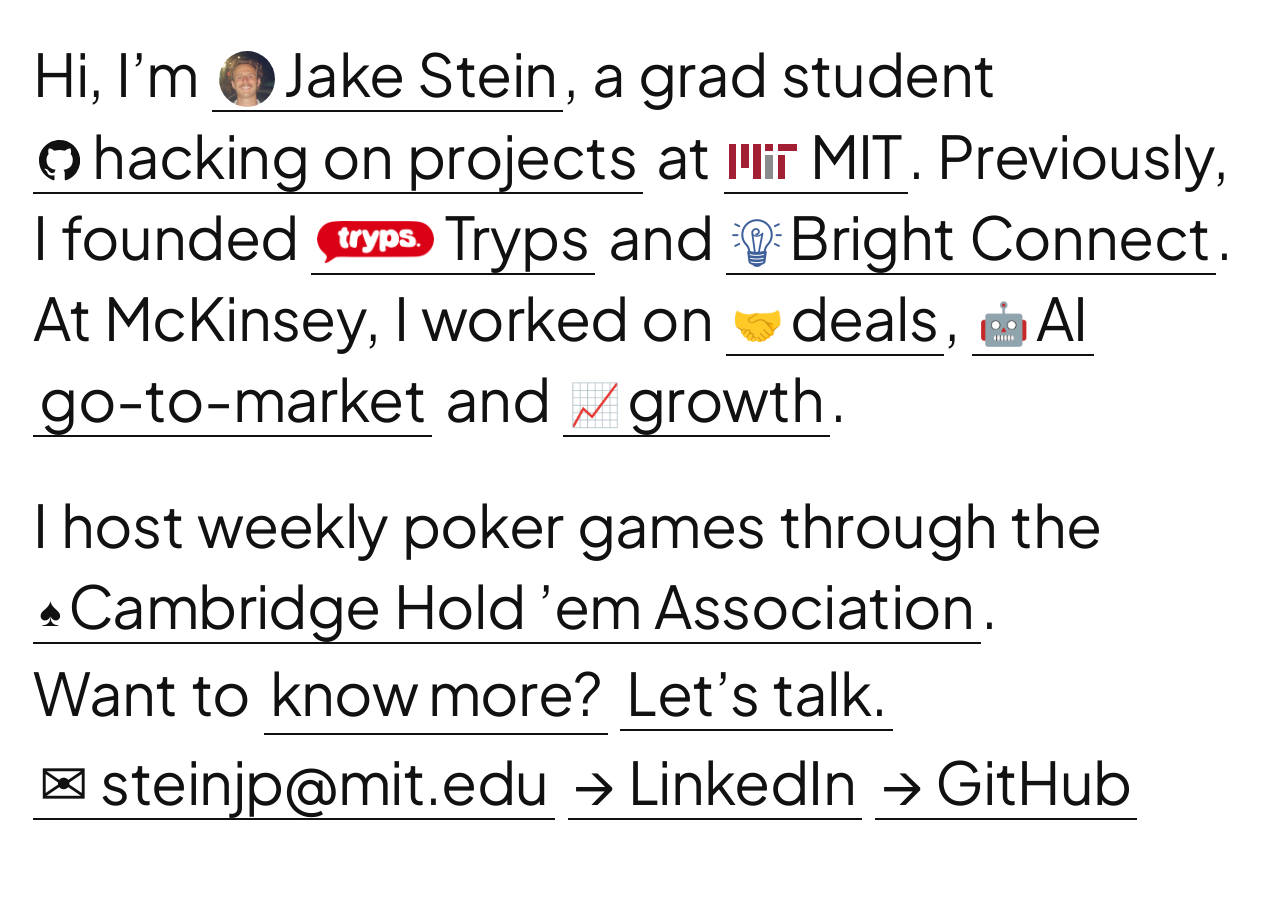
==== index.html @ f1cadfa3 "Update Deals, AI go-to-market and Growth pages from Jake's McKinsey history Co-Authored-By: Claude O" ====
<!DOCTYPE html>
<html lang="en">
<head>
  <meta charset="UTF-8">
  <meta name="viewport" content="width=device-width, initial-scale=1.0">
  <title>Jake Stein</title>
  <link rel="icon" href="data:image/svg+xml,%3Csvg xmlns='http://www.w3.org/2000/svg' viewBox='0 0 64 64'%3E%3Ccircle cx='32' cy='32' r='30' fill='%23c8f53c'/%3E%3Ctext x='32' y='42' font-family='Helvetica,Arial' font-size='28' text-anchor='middle' fill='%23111'%3EJS%3C/text%3E%3C/svg%3E">
  <meta name="description" content="Jake Stein: grad student hacking on projects at MIT, founder of Tryps and Bright Connect, formerly at McKinsey working on deals, AI go-to-market and growth.">
  <script>document.documentElement.classList.add('js');</script>
  <style>
    /* Embedded font: Plus Jakarta Sans (SIL Open Font License 1.1) */
    @font-face { font-family: "Jakarta"; src: url([data-uri]) format("truetype"); font-weight: 400; font-display: swap; }
    @font-face { font-family: "Jakarta"; src: url([data-uri]) format("truetype"); font-weight: 700; font-display: swap; }
  </style>
  <style>
    :root {
      --ink: #111111;
      --paper: #ffffff;
      --muted: #6b6b6b;
      --hair: #e4e4e4;
      --lime: #c8f53c;
      --pad: clamp(18px, 2.6vw, 40px);
      --big: clamp(30px, 4.6vw, 64px);
      --lead: clamp(22px, 2.4vw, 34px);
      --body: clamp(17px, 1.3vw, 20px);
      --mono: ui-monospace, "SF Mono", Menlo, Consolas, monospace;
    }
    * { box-sizing: border-box; }
    html, body { margin: 0; background: var(--paper); color: var(--ink); }
    html.locked { overflow: hidden; }
    body {
      font-family: "Jakarta", "Helvetica Neue", Helvetica, Arial, sans-serif;
      -webkit-font-smoothing: antialiased;
      text-rendering: optimizeLegibility;
    }
    img { display: block; max-width: 100%; }

    /* ---------- Front page: one sentence ---------- */
    .home {
      padding: var(--pad);
      max-width: 1440px;
      font-size: var(--big);
      line-height: 1.38;
      letter-spacing: -0.01em;
      word-spacing: 0.06em;
    }
    .home p { margin: 0; }
    .home p + p { margin-top: 0.1em; }
    .home .gap { margin-top: 0.75em; }

    /* Underlined link, Pill & Pillow style */
    .lnk {
      color: inherit;
      text-decoration: none;
      padding: 0 0.1em;
      border-bottom: 0.045em solid currentColor;
      -webkit-box-decoration-break: clone;
      box-decoration-break: clone;
      background-image: linear-gradient(transparent 42%, var(--lime) 42%, var(--lime) 84%, transparent 84%);
      background-repeat: no-repeat;
      background-size: 0% 100%;
      transition: background-size 0.5s ease, border-color 0.15s ease;
      cursor: pointer;
    }
    .lnk:hover { border-bottom-color: transparent; }
    .lnk:focus-visible { outline: 3px solid var(--ink); outline-offset: 3px; border-radius: 2px; }
    .lnk.seen { background-size: 100% 100%; }
    button.lnk {
      font: inherit; letter-spacing: inherit; color: inherit;
      background-color: transparent; border-top: 0; border-left: 0; border-right: 0;
      margin: 0;
    }

    .nw { white-space: nowrap; }
    .ico-e { font-size: 0.7em; vertical-align: 0.08em; margin-right: 0.18em; }
    .ico-img { display: inline-block; height: 0.72em; width: auto; vertical-align: -0.06em; margin-right: 0.18em; }

    /* Headshot chip before the name (placeholder until a photo is added) */
    .chip {
      display: inline-grid; place-items: center; overflow: hidden;
      width: 0.95em; height: 0.95em; border-radius: 50%;
      vertical-align: -0.16em; margin: 0 0.14em 0 0.02em;
      border: 0.035em dashed #b5b5b5;
      background: repeating-linear-gradient(45deg, #ededed 0 6px, #f8f8f8 6px 12px);
    }
    .chip > span { font: 700 0.26em/1 var(--mono); color: #9a9a9a; letter-spacing: 0; }
    .chip.has-photo { border: 0; background: none; }
    .chip img { width: 100%; height: 100%; object-fit: cover; }

    #more-text[hidden] { display: none; }

    /* ---------- Intro ---------- */
    #intro { display: none; }
    .js #intro {
      position: fixed; inset: 0; z-index: 50;
      display: flex; align-items: center;
      padding: var(--pad);
      background: var(--paper);
      font-size: clamp(96px, 22vw, 340px);
      letter-spacing: -0.045em; line-height: 1;
      transition: opacity 0.35s ease;
      cursor: pointer;
    }
    #intro.gone { opacity: 0; pointer-events: none; }

    /* ---------- Link pages (full-screen panels) ---------- */
    .panel {
      position: fixed; inset: 0; z-index: 20;
      overflow-y: auto; -webkit-overflow-scrolling: touch;
      background: var(--paper);
      padding: 0 var(--pad) calc(var(--pad) * 3);
      visibility: hidden; opacity: 0; transform: translateY(14px);
      transition: opacity 0.22s ease, transform 0.22s ease, visibility 0s linear 0.22s;
    }
    .panel.open, html:not(.js) .panel:target {
      visibility: visible; opacity: 1; transform: none;
      transition: opacity 0.22s ease, transform 0.22s ease, visibility 0s;
    }
    .bar {
      position: sticky; top: 0; z-index: 2;
      padding: var(--pad) 0 12px;
      background: linear-gradient(var(--paper) 78%, rgba(255, 255, 255, 0));
    }
    .back { font-size: clamp(18px, 1.6vw, 22px); }
    .inner { max-width: 1080px; }
    .kicker {
      margin: 0.6em 0 0;
      font: 500 13px/1.4 var(--mono);
      letter-spacing: 0.08em; text-transform: uppercase; color: var(--muted);
    }
    .panel h2 {
      margin: 0.18em 0 0.35em;
      font-size: var(--big); font-weight: 400;
      letter-spacing: -0.025em; line-height: 1.08;
      outline: none;
    }
    .panel h2 .ico-img { height: 0.62em; vertical-align: 0.02em; margin-right: 0.22em; }
    .panel h3 {
      margin: 2.2em 0 0.3em;
      font-size: clamp(24px, 2.4vw, 34px); font-weight: 400; letter-spacing: -0.02em;
    }
    .lead { margin: 0 0 1em; max-width: 30em; font-size: var(--lead); line-height: 1.34; letter-spacing: -0.01em; }
    .body { max-width: 40em; font-size: var(--body); line-height: 1.62; }
    .body p { margin: 0 0 1em; }
    .body ul { margin: 0 0 1em; padding-left: 1.1em; }
    .body li { margin: 0 0 0.45em; }
    .out { font-size: var(--body); }
    .outs { display: flex; flex-wrap: wrap; gap: 10px 28px; margin: 0.6em 0 1.4em; }

    .facts { display: flex; flex-wrap: wrap; gap: 14px 44px; margin: 0.4em 0 1.6em; }
    .fact b {
      display: block;
      font: 500 clamp(32px, 3.6vw, 50px)/1.05 var(--mono);
      letter-spacing: -0.03em;
    }
    .fact span { font-size: 15px; color: var(--muted); }

    .shots { display: grid; grid-template-columns: repeat(3, minmax(0, 1fr)); gap: clamp(10px, 1.6vw, 20px); max-width: 780px; margin: 1.6em 0 0; }
    .shots img { width: 100%; border-radius: clamp(14px, 2vw, 26px); border: 1px solid var(--hair); box-shadow: 0 12px 32px rgba(0, 0, 0, 0.08); }
    .imsg { display: grid; grid-template-columns: repeat(4, minmax(0, 1fr)); gap: clamp(10px, 1.4vw, 18px); max-width: 1040px; align-items: start; }
    .imsg figure { margin: 0; }
    .imsg img { width: 100%; border-radius: clamp(12px, 1.6vw, 22px); border: 1px solid var(--hair); box-shadow: 0 12px 32px rgba(0, 0, 0, 0.1); }
    .imsg img.frameless { border: 0; border-radius: 0; box-shadow: none; }
    .imsg figcaption { margin-top: 10px; font: 500 12px/1.3 var(--mono); letter-spacing: 0.06em; text-transform: uppercase; color: var(--muted); }
    .app-shots { display: grid; grid-template-columns: repeat(4, minmax(0, 1fr)); gap: clamp(10px, 1.6vw, 22px); max-width: 1040px; margin: 0.6em 0 0; }
    .app-shots figure { margin: 0; }
    .app-shots img { width: 100%; }
    .app-shots figcaption { margin-top: 10px; font: 500 12px/1.3 var(--mono); letter-spacing: 0.06em; text-transform: uppercase; color: var(--muted); }
    .sloan { margin: 2em 0 0; }
    .sloan img { width: min(340px, 70vw); height: auto; }
    .wide { max-width: 960px; margin: 1.2em 0 0; }
    .wide img { width: 100%; border: 1px solid var(--hair); border-radius: 12px; box-shadow: 0 12px 32px rgba(0, 0, 0, 0.07); }
    .tag { font: 500 13px/1.4 var(--mono); letter-spacing: 0.06em; text-transform: uppercase; color: var(--muted); margin: 0 0 0.6em; }

    /* Photo slots: placeholder until a photo is added */
    .photo {
      margin: 1.8em 0 0; max-width: 520px; aspect-ratio: 4 / 3;
      display: grid; place-items: center; overflow: hidden;
      border: 2px dashed #c9c9c9; border-radius: 14px;
      background: repeating-linear-gradient(45deg, #f2f2f2 0 12px, #fafafa 12px 24px);
      font: 500 13px/1.4 var(--mono); letter-spacing: 0.06em; text-transform: uppercase; color: #8d8d8d; text-align: center;
    }
    .photo.has-photo { border: 0; background: none; }
    .photo img { width: 100%; height: 100%; object-fit: cover; }

    .ico-svg { display: inline-block; vertical-align: -0.02em; margin-right: 0.2em; }
    .ico-svg.gh { width: 0.7em; height: 0.7em; fill: currentColor; vertical-align: -0.04em; }
    .ico-svg.mit { width: 1.16em; height: 0.6em; }
    .ico-img.bc { height: 0.82em; vertical-align: -0.12em; margin-right: 0.12em; }
    .panel h2 .ico-svg.mit { height: 0.62em; width: 1.2em; }
    .panel h2 .ico-img.bc { height: 0.8em; vertical-align: -0.1em; }
    .outs .ico-svg.gh { width: 0.95em; height: 0.95em; vertical-align: -0.12em; margin-right: 0.35em; }

    .cards { display: grid; grid-template-columns: repeat(3, minmax(0, 1fr)); gap: 22px; max-width: 1040px; margin: 0.6em 0 0; }
    .card { border-top: 2px solid var(--ink); padding-top: 12px; }
    .card .tag { margin: 0 0 0.5em; }
    .card h4 { margin: 0 0 0.4em; font-size: clamp(19px, 1.7vw, 24px); font-weight: 400; letter-spacing: -0.01em; line-height: 1.2; }
    .card p { margin: 0; font-size: 16px; line-height: 1.5; color: #3a3a3a; }

    /* Deal value chain diagram (from Jake's sketch) */
    .dv { margin: 2.2em 0 1.4em; max-width: 1080px; }
    .dv-brackets { display: grid; grid-template-columns: 1fr 2fr; gap: 0 28px; margin: 0 0 26px; }
    .br { position: relative; border-top: 2px solid var(--ink); padding-top: 12px; font: 500 12px/1.3 var(--mono); letter-spacing: 0.08em; text-transform: uppercase; }
    .br::before, .br::after { content: ""; position: absolute; top: 0; width: 2px; height: 10px; background: var(--ink); }
    .br::before { left: 0; }
    .br::after { right: 0; }
    .br span { background: var(--lime); padding: 3px 7px; }
    .dv-track { position: relative; display: grid; grid-template-columns: repeat(3, minmax(0, 1fr)); gap: 0 28px; }
    .dv-track::before { content: ""; position: absolute; left: 44px; right: 16px; top: 43px; height: 2px; background: var(--ink); }
    .dv-track::after { content: ""; position: absolute; right: 0; top: 36px; border-left: 16px solid var(--ink); border-top: 8px solid transparent; border-bottom: 8px solid transparent; }
    .node { position: relative; width: 88px; height: 88px; border-radius: 50%; border: 2px solid var(--ink); background: var(--paper); display: grid; place-items: center; box-shadow: 6px 6px 0 var(--lime); }
    .node svg { width: 44px; height: 44px; fill: none; stroke: var(--ink); stroke-width: 2; stroke-linecap: round; stroke-linejoin: round; }
    .dv-copy { padding-top: 18px; }
    .phase { display: none; }
    .dv .num { font: 500 clamp(64px, 7.5vw, 112px)/1 var(--mono); letter-spacing: -0.05em; }
    .dv .unit { font-size: 15px; color: var(--muted); margin-top: 2px; }
    .dv .stage-name { font-size: clamp(18px, 1.6vw, 23px); line-height: 1.25; margin-top: 14px; }
    .dv .dv-copy > p:last-child { margin: 0.6em 0 0; max-width: 22em; font-size: 16px; line-height: 1.5; color: #3a3a3a; }

    /* ---------- iMessage concept mockups (sized in em; 1em = 16pt on a 390pt-wide iPhone) ---------- */
    .phones { display: grid; grid-template-columns: repeat(3, minmax(0, 1fr)); gap: clamp(14px, 2vw, 28px); max-width: 1040px; margin: 0.8em 0 0; }
    .ph-fig { margin: 0; container-type: inline-size; }
    .iphone {
      font-size: 4.1026cqw;
      position: relative; width: 100%; aspect-ratio: 390 / 844;
      padding: 0.55em; border-radius: 3.5em; background: #0b0b0c;
      box-shadow: 0 0 0 0.09em #3a3a3c, 0 1.6em 3.2em rgba(0, 0, 0, 0.16);
      font-family: -apple-system, BlinkMacSystemFont, "SF Pro Text", "Helvetica Neue", Helvetica, Arial, sans-serif;
      letter-spacing: -0.01em; color: #000; -webkit-font-smoothing: antialiased;
    }
    .scr { position: relative; height: 100%; overflow: hidden; border-radius: 2.95em; background: #fff; display: flex; flex-direction: column; }
    .island { position: absolute; top: 0.7em; left: 50%; width: 7.4em; height: 2.15em; margin-left: -3.7em; border-radius: 1.1em; background: #000; z-index: 3; }
    .sb { height: 3.35em; flex: none; display: flex; align-items: center; justify-content: space-between; padding: 0.35em 1.9em 0 2.2em; font-size: 1em; font-weight: 600; }
    .sb .t { font-size: 1.0625em; letter-spacing: -0.02em; }
    .sb .ic { display: flex; gap: 0.3em; align-items: center; }
    .sb svg { height: 0.78em; width: auto; }
    .nav { flex: none; position: relative; height: 5.9em; }
    .glass { background: rgba(246, 246, 248, 0.92); box-shadow: 0 0 0 0.04em rgba(0, 0, 0, 0.06), 0 0.2em 0.8em rgba(0, 0, 0, 0.06); }
    .nav .back { position: absolute; left: 0.9em; top: 0.35em; height: 2.6em; padding: 0 0.7em 0 0.55em; border-radius: 1.3em; display: flex; align-items: center; gap: 0.3em; }
    .nav .back svg { width: 0.7em; height: 1.1em; }
    .nav .badge { min-width: 1.6em; height: 1.35em; padding: 0 0.35em; border-radius: 0.7em; background: #e3e3e8; font-size: 0.8125em; font-weight: 600; display: grid; place-items: center; }
    .nav .vid { position: absolute; right: 0.9em; top: 0.35em; width: 2.6em; height: 2.6em; border-radius: 50%; display: grid; place-items: center; }
    .nav .vid svg { width: 1.35em; height: 1em; }
    .nav .grp { position: absolute; left: 50%; top: 0; transform: translateX(-50%); display: flex; flex-direction: column; align-items: center; }
    .nav .cluster { position: relative; width: 3.3em; height: 3.1em; }
    .nav .cluster .av { position: absolute; }
    .nav .cluster .a1 { width: 1.75em; height: 1.75em; left: 0.1em; top: 0.95em; font-size: 1em; }
    .nav .cluster .a2 { width: 1.35em; height: 1.35em; right: 0.15em; top: 0.25em; }
    .nav .cluster .a3 { width: 1.15em; height: 1.15em; right: 0.25em; bottom: 0; }
    .nav .name { margin-top: -0.35em; padding: 0.28em 0.7em; border-radius: 1em; font-size: 0.8125em; font-weight: 600; white-space: nowrap; display: flex; align-items: center; gap: 0.25em; }
    .nav .name i { font-style: normal; color: #9a9aa0; font-weight: 500; }
    .av { border-radius: 50%; display: grid; place-items: center; color: #fff; font-weight: 600; background: linear-gradient(#a9b3d1, #7d8bbf); overflow: hidden; }
    .av.tr { background: #d9071c; }
    .av.tr b { font-size: 0.34em; font-weight: 800; letter-spacing: -0.02em; }
    .av span { font-size: 0.5em; }

    .thread { flex: 1; min-height: 0; display: flex; flex-direction: column; justify-content: flex-end; padding: 0 0.7em 0.5em; overflow: hidden; }
    .ts { text-align: center; color: #8a8a8e; font-size: 0.6875em; margin: 0.4em 0 0.8em; }
    .ts b { font-weight: 600; }
    .who { color: #8a8a8e; font-size: 0.6875em; margin: 0.55em 0 0.15em 3.9em; }
    .row { display: flex; align-items: flex-end; gap: 0.45em; margin-top: 0.14em; }
    .row .av { width: 1.75em; height: 1.75em; flex: none; }
    .row .sp { width: 1.75em; flex: none; }
    .row.me { justify-content: flex-end; margin-top: 0.55em; }
    .bub {
      position: relative; isolation: isolate; max-width: 76%;
      padding: 0.42em 0.75em; border-radius: 1.125em;
      font-size: 1.0625em; line-height: 1.29; background: #e9e9eb; color: #000;
    }
    .me .bub { background: #0b84fe; color: #fff; }
    .bub.tail::before { content: ""; position: absolute; z-index: -1; bottom: 0; left: -0.47em; width: 1.18em; height: 1.18em; background: #e9e9eb; border-bottom-right-radius: 0.88em; }
    .bub.tail::after { content: ""; position: absolute; z-index: -1; bottom: 0; left: -0.59em; width: 0.59em; height: 1.18em; background: #fff; border-bottom-right-radius: 0.59em; }
    .me .bub.tail::before { left: auto; right: -0.47em; background: #0b84fe; border-bottom-right-radius: 0; border-bottom-left-radius: 0.88em; }
    .me .bub.tail::after { left: auto; right: -0.59em; border-bottom-right-radius: 0; border-bottom-left-radius: 0.59em; }
    .tap { position: absolute; top: -1.05em; right: -0.55em; width: 1.9em; height: 1.9em; border-radius: 50%; background: #e9e9eb; border: 0.14em solid #fff; display: grid; place-items: center; font-size: 0.85em; }
    .tap.two { right: 1.05em; }
    .dlv { text-align: right; color: #8a8a8e; font-size: 0.6875em; font-weight: 600; margin: 0.2em 0.2em 0 0; }

    /* iOS 26 native poll */
    .poll { margin: 0.15em 0 0 2.2em; display: flex; flex-direction: column; align-items: flex-start; gap: 0.32em; }
    .opt { display: flex; align-items: center; gap: 0.45em; min-width: 66%; padding: 0.42em 0.42em 0.42em 0.95em; border-radius: 1.5em; background: #fdf0e0; color: #f3a13a; }
    .opt { max-width: 90%; }
    .opt .l { flex: 1; min-width: 0; font-weight: 700; font-size: 1.0625em; line-height: 1.15; }
    .opt .vs { display: flex; }
    .opt .vs .av { width: 1.45em; height: 1.45em; border: 0.1em solid #fdf0e0; margin-left: -0.5em; }
    .opt .vs .av span { font-size: 0.55em; }
    .opt .rd { width: 1.65em; height: 1.65em; flex: none; border-radius: 50%; border: 0.16em solid #f3a13a; display: grid; place-items: center; }
    .opt .rd.on { background: #f3a13a; }
    .opt .rd svg { width: 0.85em; height: 0.85em; }
    .addc { color: #f5b46a; font-weight: 600; font-size: 0.9375em; margin: 0.15em 0 0 0.3em; }

    /* Rich link and payment cards */
    .card-l { width: 76%; border-radius: 1.125em; overflow: hidden; background: #e9e9eb; }
    .card-l .img { aspect-ratio: 2.3; display: grid; place-items: center; font-size: 2.6em; background: radial-gradient(circle at 70% 30%, #ffd9a8, transparent 45%), linear-gradient(160deg, #ff8a6b, #c8457a 55%, #3b2a6b); }
    .card-l .txt { padding: 0.5em 0.75em 0.6em; }
    .card-l .ti { font-size: 0.9375em; font-weight: 600; line-height: 1.25; }
    .card-l .su { font-size: 0.8125em; color: #8a8a8e; margin-top: 0.1em; }
    .pay { width: 74%; border-radius: 1.125em; border: 0.06em solid #dcdce1; background: #fff; padding: 0.75em 0.85em 0.8em; }
    .pay .hd { display: flex; align-items: center; gap: 0.4em; font-size: 0.8125em; color: #8a8a8e; font-weight: 600; }
    .pay .hd .av { width: 1.35em; height: 1.35em; }
    .pay .amt { font-size: 2.1em; font-weight: 700; letter-spacing: -0.03em; margin: 0.15em 0 0; }
    .pay .for { font-size: 0.875em; color: #3c3c43; }
    .pay .btn { margin-top: 0.6em; height: 2.2em; border-radius: 1.1em; background: #0b84fe; color: #fff; font-weight: 600; display: grid; place-items: center; font-size: 0.9375em; }
    .pay .ft { margin-top: 0.5em; font-size: 0.75em; color: #8a8a8e; }

    .composer { flex: none; display: flex; align-items: center; gap: 0.5em; padding: 0.35em 0.8em 2.2em; }
    .composer .plus { width: 2.25em; height: 2.25em; border-radius: 50%; background: #efeff4; display: grid; place-items: center; color: #6d6d72; font-size: 1.25em; font-weight: 400; line-height: 1; }
    .composer .field { flex: 1; height: 2.25em; border-radius: 1.13em; border: 0.06em solid #d6d6db; display: flex; align-items: center; justify-content: space-between; padding: 0 0.7em 0 0.85em; color: #b3b3b8; font-size: 1.0625em; }
    .composer .field svg { width: 0.8em; height: 1.05em; }
    .homebar { position: absolute; bottom: 0.55em; left: 50%; width: 8.4em; height: 0.32em; margin-left: -4.2em; border-radius: 0.2em; background: #000; }
    .ph-fig figcaption { margin-top: 14px; font: 500 12px/1.35 var(--mono); letter-spacing: 0.06em; text-transform: uppercase; color: var(--muted); }
    .concept-note { max-width: 40em; font-size: var(--body); line-height: 1.6; margin: 0 0 1.2em; color: #3a3a3a; }
    .row .av span { font-size: 0.72em; }
    .nav .cluster .a1 span { font-size: 0.72em; }
    .nav .cluster .a2 span { font-size: 0.6em; }

    .al-logos { display: flex; flex-wrap: wrap; align-items: center; gap: 18px 44px; margin: 1.1em 0 0.7em; }
    .lg { height: 32px; width: auto; filter: grayscale(1) contrast(1.15); }
    .lg.c3 { height: 42px; }
    .lg-lock { display: inline-flex; align-items: center; gap: 10px; font-size: 26px; font-weight: 700; letter-spacing: -0.02em; color: #111; }
    .lg-lock svg { width: 28px; height: 28px; fill: #111; }
    .bc-photos { display: grid; grid-template-columns: 1.45fr 1fr; gap: 14px; max-width: 1000px; margin: 1.6em 0 0; }
    .bc-photos figure { margin: 0; }
    .bc-photos img { width: 100%; height: clamp(220px, 26vw, 380px); object-fit: cover; border-radius: 12px; }
    .credit { margin: 8px 0 0; font: 500 12px/1.4 var(--mono); letter-spacing: 0.06em; text-transform: uppercase; color: var(--muted); }
    @media (max-width: 720px) {
      .home { line-height: 1.34; }
      .shots { grid-template-columns: repeat(3, minmax(0, 1fr)); }
      .dv-brackets { display: none; }
      .dv-track { grid-template-columns: 1fr; gap: 26px; }
      .dv-track::before { left: 43px; right: auto; top: 44px; bottom: 18px; width: 2px; height: auto; }
      .dv-track::after { right: auto; left: 36px; top: auto; bottom: 0; border-left: 8px solid transparent; border-right: 8px solid transparent; border-top: 16px solid var(--ink); border-bottom: 0; }
      .dv-stage { display: grid; grid-template-columns: 88px 1fr; gap: 18px; }
      .dv-copy { padding-top: 4px; }
      .phase { display: inline-block; margin: 0 0 6px; padding: 2px 6px; background: var(--lime); font: 500 12px/1.3 var(--mono); letter-spacing: 0.08em; text-transform: uppercase; }
      .cards { grid-template-columns: 1fr; }
      .imsg { grid-template-columns: repeat(2, minmax(0, 1fr)); }
      .phones { grid-template-columns: none; grid-auto-flow: column; grid-auto-columns: 80%; overflow-x: auto; scroll-snap-type: x mandatory; padding-bottom: 8px; -webkit-overflow-scrolling: touch; }
      .ph-fig { scroll-snap-align: start; }
      .bc-photos { grid-template-columns: 1fr; }
      .bc-photos img { height: auto; aspect-ratio: 3 / 2; }
      .app-shots { grid-template-columns: repeat(2, minmax(0, 1fr)); }
    }
    @media (prefers-reduced-motion: reduce) {
      .panel, .panel.open, .lnk, #intro { transition: none; }
    }
  </style>
</head>
<body>

  <div id="intro" aria-hidden="true"><span>Jake</span></div>

  <!-- ========== FRONT PAGE ========== -->
  <main class="home" id="home">
    <p>Hi, I’m <a class="lnk" href="https://x.com/StakeJein" target="_blank" rel="noopener noreferrer"><span class="nw"><span class="chip" data-asset="headshot" aria-hidden="true"><span>JS</span></span>Jake</span> Stein</a>, a grad student <a class="lnk" href="#hacking"><span class="nw"><svg class="ico-svg gh" viewBox="0 0 16 16" aria-hidden="true"><path d="M8 0C3.58 0 0 3.58 0 8c0 3.54 2.29 6.53 5.47 7.59.4.07.55-.17.55-.38 0-.19-.01-.82-.01-1.49-2.01.37-2.53-.49-2.69-.94-.09-.23-.48-.94-.82-1.13-.28-.15-.68-.52-.01-.53.63-.01 1.08.58 1.23.82.72 1.21 1.87.87 2.33.66.07-.52.28-.87.51-1.07-1.78-.2-3.64-.89-3.64-3.95 0-.87.31-1.59.82-2.15-.08-.2-.36-1.02.08-2.12 0 0 .67-.21 2.2.82.64-.18 1.32-.27 2-.27.68 0 1.36.09 2 .27 1.53-1.04 2.2-.82 2.2-.82.44 1.1.16 1.92.08 2.12.51.56.82 1.27.82 2.15 0 3.07-1.87 3.75-3.65 3.95.29.25.54.73.54 1.48 0 1.07-.01 1.93-.01 2.2 0 .21.15.46.55.38A8.013 8.013 0 0016 8c0-4.42-3.58-8-8-8z"/></svg>hacking</span> on projects</a> at <a class="lnk nw" href="#mit"><svg class="ico-svg mit" viewBox="0 0 321 166" aria-hidden="true" shape-rendering="crispEdges"><g stroke-width="35" stroke="#A31F34"><path d="m17.5,0v166m57-166v113m57-113v166m57-166v33m58,20v113"/><path d="m188.5,53v113" stroke="#8A8B8C"/><path d="m229,16.5h92" stroke-width="33"/></g></svg>MIT</a>. Previously, I founded <a class="lnk nw" href="#tryps"><img class="ico-img" data-asset="tryps-bubble" alt="" aria-hidden="true">Tryps</a> and <a class="lnk" href="#bright"><span class="nw"><img class="ico-img bc" data-asset="bc-logo" alt="" aria-hidden="true">Bright</span> Connect</a>. At McKinsey, I worked on <a class="lnk nw" href="#deals"><span class="ico-e" aria-hidden="true">🤝</span>deals</a>, <a class="lnk" href="#ai"><span class="nw"><span class="ico-e" aria-hidden="true">🤖</span>AI</span> <span class="nw">go-to-market</span></a> and <a class="lnk nw" href="#growth"><span class="ico-e" aria-hidden="true">📈</span>growth</a>.</p>

    <p class="gap">I host weekly poker games through the <a class="lnk" href="#holdem"><span class="nw"><span class="ico-e" aria-hidden="true">♠️</span>Cambridge</span> Hold ’em Association</a>.</p>

    <p>Want to <button class="lnk nw" id="more-btn" type="button" aria-expanded="false" aria-controls="more-text">know more?</button><span id="more-text" hidden> I grew up on Long Island and in Colorado, studied finance at CU Boulder, and worked at DaVita before four years at McKinsey &amp; QuantumBlack. I run, lift, meditate, and have been to 25+ countries.</span> <a class="lnk nw" href="mailto:steinjp@mit.edu">Let’s talk.</a></p>

    <p><a class="lnk nw" href="mailto:steinjp@mit.edu">✉ steinjp@mit.edu</a> <a class="lnk nw" href="https://www.linkedin.com/in/jake-stein/" target="_blank" rel="noopener noreferrer">→ LinkedIn</a> <a class="lnk nw" href="https://github.com/steinjake" target="_blank" rel="noopener noreferrer">→ GitHub</a></p>
  </main>

  <!-- ========== LINK PAGES ========== -->

  <section class="panel" id="hacking" role="dialog" aria-modal="true" aria-labelledby="t-hacking">
    <div class="bar"><a class="lnk back" href="#" data-close>← Back</a></div>
    <div class="inner">
      <p class="kicker">Side projects · MIT</p>
      <h2 id="t-hacking" tabindex="-1">Hacking on projects</h2>
      <p class="lead">What I’m building at MIT, mostly with AI coding agents.</p>
      <div class="outs"><a class="lnk out" href="https://github.com/steinjake" target="_blank" rel="noopener noreferrer"><svg class="ico-svg gh" viewBox="0 0 16 16" aria-hidden="true"><path d="M8 0C3.58 0 0 3.58 0 8c0 3.54 2.29 6.53 5.47 7.59.4.07.55-.17.55-.38 0-.19-.01-.82-.01-1.49-2.01.37-2.53-.49-2.69-.94-.09-.23-.48-.94-.82-1.13-.28-.15-.68-.52-.01-.53.63-.01 1.08.58 1.23.82.72 1.21 1.87.87 2.33.66.07-.52.28-.87.51-1.07-1.78-.2-3.64-.89-3.64-3.95 0-.87.31-1.59.82-2.15-.08-.2-.36-1.02.08-2.12 0 0 .67-.21 2.2.82.64-.18 1.32-.27 2-.27.68 0 1.36.09 2 .27 1.53-1.04 2.2-.82 2.2-.82.44 1.1.16 1.92.08 2.12.51.56.82 1.27.82 2.15 0 3.07-1.87 3.75-3.65 3.95.29.25.54.73.54 1.48 0 1.07-.01 1.93-.01 2.2 0 .21.15.46.55.38A8.013 8.013 0 0016 8c0-4.42-3.58-8-8-8z"/></svg>github.com/steinjake ↗</a></div>

      <h3>Charles River Trading</h3>
      <p class="tag">Glasswing Ventures hackathon · September 2026</p>
      <div class="body">
        <p>An investment-research workspace for quant researchers. Pick a universe, stack signals like momentum or reversal (some of them AI-generated), set portfolio rules, and run the strategy against historical data. Save versions, compare two side by side, and export a Python bundle to reproduce the result.</p>
        <p>Built with two teammates for Test Flight, the Glasswing Ventures hackathon (September 26–27, 2026). I owned the frontend, product workflow and demo.</p>
      </div>
      <div class="outs"><a class="lnk out" href="https://crt-web-hazel.vercel.app" target="_blank" rel="noopener noreferrer">Try the live demo ↗</a></div>
      <figure class="wide" style="margin-left:0;margin-right:0"><img data-asset="crt" alt="Charles River Trading research workspace"></figure>

      <h3>Life Wiki</h3>
      <div class="body">
        <p>A shared brain for my AI agents. One set of plain Markdown files that Claude, Codex and Grok all read from, follow and cite, so every tool works from the same context. This site was planned inside it.</p>
      </div>
    </div>
  </section>

  <section class="panel" id="mit" role="dialog" aria-modal="true" aria-labelledby="t-mit">
    <div class="bar"><a class="lnk back" href="#" data-close>← Back</a></div>
    <div class="inner">
      <p class="kicker">MIT Sloan School of Management</p>
      <h2 id="t-mit" tabindex="-1"><svg class="ico-svg mit" viewBox="0 0 321 166" aria-hidden="true" shape-rendering="crispEdges"><g stroke-width="35" stroke="#A31F34"><path d="m17.5,0v166m57-166v113m57-113v166m57-166v33m58,20v113"/><path d="m188.5,53v113" stroke="#8A8B8C"/><path d="m229,16.5h92" stroke-width="33"/></g></svg>MIT</h2>
      <p class="lead">I’m an MBA candidate at MIT Sloan, Class of 2028, pursuing the Entrepreneurship &amp; Innovation certificate.</p>
      <div class="body">
        <p>Clubs: Venture Capital &amp; Private Equity, ETA, Entrepreneurship &amp; Innovation, and AI &amp; Machine Learning.</p>
        <p>Outside class, I’m <a class="lnk" href="#hacking">hacking on projects</a> and hosting the <a class="lnk" href="#holdem">Cambridge Hold ’em Association</a>.</p>
      </div>
      <figure class="sloan"><img data-asset="logo-sloan" alt="MIT Sloan School of Management"></figure>
    </div>
  </section>

  <section class="panel" id="tryps" role="dialog" aria-modal="true" aria-labelledby="t-tryps">
    <div class="bar"><a class="lnk back" href="#" data-close>← Back</a></div>
    <div class="inner">
      <p class="kicker">Founder &amp; CEO · 2025–2026</p>
      <h2 id="t-tryps" tabindex="-1"><img class="ico-img" data-asset="tryps-bubble" alt="" aria-hidden="true">Tryps</h2>
      <p class="lead">An AI travel agent that plans and books a group trip from inside your group chat.</p>
      <div class="facts">
        <div class="fact"><b>$250K</b><span>pre-seed on a YC SAFE</span></div>
        <div class="fact"><b>12</b><span>person team</span></div>
        <div class="fact"><b>100</b><span>beta users</span></div>
      </div>

      <p class="tag">Concept · where Tryps was heading</p>
      <p class="concept-note">Mockups of the product we were iterating toward: Tryps turns plain-English group chat into native iMessage polls, then locks dates, holds flights, splits costs and runs the trip day to day.</p>
      <div class="phones">
        <figure class="ph-fig">
          <div class="iphone" role="img" aria-label="Poll the group in plain English: concept iMessage screen">
            <div class="scr">
              <div class="island"></div>
              <div class="sb"><span class="t">9:41</span><span class="ic"><svg viewBox="0 0 18 12"><rect x="0" y="8" width="3" height="4" rx="1"/><rect x="5" y="5.5" width="3" height="6.5" rx="1"/><rect x="10" y="3" width="3" height="9" rx="1"/><rect x="15" y="0" width="3" height="12" rx="1"/></svg><svg viewBox="0 0 16 12"><path fill="currentColor" d="M8 2.2c2.3 0 4.4.9 6 2.4l1.1-1.2A10.3 10.3 0 0 0 8 .6C5.3.6 2.8 1.6.9 3.4L2 4.6a8.7 8.7 0 0 1 6-2.4Zm0 3.3c1.4 0 2.7.5 3.7 1.4l1.1-1.2A7.1 7.1 0 0 0 8 3.9c-1.8 0-3.5.7-4.8 1.8l1.1 1.2c1-.9 2.3-1.4 3.7-1.4Zm0 3.3c-.6 0-1.2.2-1.6.6L8 11.4l1.6-2c-.4-.4-1-.6-1.6-.6Z"/></svg><svg viewBox="0 0 27 12"><rect x="0.5" y="0.5" width="23" height="11" rx="3.2" fill="none" stroke="currentColor" opacity=".4"/><rect x="2" y="2" width="20" height="8" rx="2" fill="currentColor"/><path d="M25 4v4a2 2 0 0 0 0-4Z" fill="currentColor" opacity=".45"/></svg></span></div>
              <div class="nav">
                <div class="back glass"><svg viewBox="0 0 12 20"><path d="M10 2 2 10l8 8" fill="none" stroke="#0b84fe" stroke-width="2.6" stroke-linecap="round" stroke-linejoin="round"/></svg><span class="badge">3</span></div>
                <div class="grp">
                  <div class="cluster"><div class="av a1"><span>A</span></div><div class="av a2"><span>L</span></div><div class="av tr a3"><b>tryps</b></div></div>
                  <div class="name glass">Spring Break <i>›</i></div>
                </div>
                <div class="vid glass"><svg viewBox="0 0 26 18"><rect x="1" y="2" width="16" height="14" rx="3.5" fill="none" stroke="#000" stroke-width="1.8"/><path d="m18 7 6-3.5v11L18 11" fill="none" stroke="#000" stroke-width="1.8" stroke-linejoin="round"/></svg></div>
              </div>
              <div class="thread">
                <div class="ts"><b>Today</b> 9:41 AM</div>
                <div class="who">Ava</div>
                <div class="row"><div class="av "><span>A</span></div><div class="bub tail">ok spring break. where are we going</div></div>
                <div class="who">Leo</div>
                <div class="row"><div class="av "><span>L</span></div><div class="bub tail">japan. final answer</div></div>
                <div class="who">Sam</div>
                <div class="row"><div class="av "><span>S</span></div><div class="bub tail">kili has been on my list forever</div></div>
                <div class="row me"><div class="bub tail">@Tryps can you sort this out</div></div>
                <div class="who">Tryps</div>
                <div class="row"><div class="av tr "><b>tryps</b></div><div class="bub tail">pulled everyone’s ideas into a poll 👇</div></div>
                <div class="poll">
                  <div class="opt"><span class="l">Japan</span><span class="vs"><div class="av "><span>L</span></div><div class="av "><span>A</span></div></span><span class="rd on"><svg viewBox="0 0 12 12"><path d="M2.5 6.3 5 8.8l4.6-5.3" fill="none" stroke="#fff" stroke-width="1.9" stroke-linecap="round" stroke-linejoin="round"/></svg></span></div>
                  <div class="opt"><span class="l">Tanzania/<br>Kilimanjaro</span><span class="vs"><div class="av "><span>S</span></div></span><span class="rd"></span></div>
                  <div class="opt"><span class="l">Colombia</span><span class="vs"></span><span class="rd"></span></div>
                  <div class="addc">Add Choice</div>
                </div>
              </div>
              <div class="composer"><div class="plus">+</div><div class="field">iMessage<svg viewBox="0 0 12 18"><rect x="3.2" y="1" width="5.6" height="10" rx="2.8" fill="none" stroke="#b3b3b8" stroke-width="1.6"/><path d="M1 8.5a5 5 0 0 0 10 0M6 13.5V17" fill="none" stroke="#b3b3b8" stroke-width="1.6" stroke-linecap="round"/></svg></div></div>
              <div class="homebar"></div>
            </div>
          </div>
          <figcaption>Poll the group in plain English</figcaption>
        </figure>
        <figure class="ph-fig">
          <div class="iphone" role="img" aria-label="Lock dates, hold flights: concept iMessage screen">
            <div class="scr">
              <div class="island"></div>
              <div class="sb"><span class="t">11:02</span><span class="ic"><svg viewBox="0 0 18 12"><rect x="0" y="8" width="3" height="4" rx="1"/><rect x="5" y="5.5" width="3" height="6.5" rx="1"/><rect x="10" y="3" width="3" height="9" rx="1"/><rect x="15" y="0" width="3" height="12" rx="1"/></svg><svg viewBox="0 0 16 12"><path fill="currentColor" d="M8 2.2c2.3 0 4.4.9 6 2.4l1.1-1.2A10.3 10.3 0 0 0 8 .6C5.3.6 2.8 1.6.9 3.4L2 4.6a8.7 8.7 0 0 1 6-2.4Zm0 3.3c1.4 0 2.7.5 3.7 1.4l1.1-1.2A7.1 7.1 0 0 0 8 3.9c-1.8 0-3.5.7-4.8 1.8l1.1 1.2c1-.9 2.3-1.4 3.7-1.4Zm0 3.3c-.6 0-1.2.2-1.6.6L8 11.4l1.6-2c-.4-.4-1-.6-1.6-.6Z"/></svg><svg viewBox="0 0 27 12"><rect x="0.5" y="0.5" width="23" height="11" rx="3.2" fill="none" stroke="currentColor" opacity=".4"/><rect x="2" y="2" width="20" height="8" rx="2" fill="currentColor"/><path d="M25 4v4a2 2 0 0 0 0-4Z" fill="currentColor" opacity=".45"/></svg></span></div>
              <div class="nav">
                <div class="back glass"><svg viewBox="0 0 12 20"><path d="M10 2 2 10l8 8" fill="none" stroke="#0b84fe" stroke-width="2.6" stroke-linecap="round" stroke-linejoin="round"/></svg><span class="badge">3</span></div>
                <div class="grp">
                  <div class="cluster"><div class="av a1"><span>A</span></div><div class="av a2"><span>L</span></div><div class="av tr a3"><b>tryps</b></div></div>
                  <div class="name glass">Spring Break <i>›</i></div>
                </div>
                <div class="vid glass"><svg viewBox="0 0 26 18"><rect x="1" y="2" width="16" height="14" rx="3.5" fill="none" stroke="#000" stroke-width="1.8"/><path d="m18 7 6-3.5v11L18 11" fill="none" stroke="#000" stroke-width="1.8" stroke-linejoin="round"/></svg></div>
              </div>
              <div class="thread">
                <div class="ts"><b>Today</b> 11:02 AM</div>
                <div class="who">Tryps</div>
                <div class="row"><div class="av tr "><b>tryps</b></div><div class="bub tail">japan wins 🇯🇵 when can everyone go?</div></div>
                <div class="who">Sam</div>
                <div class="row"><div class="av "><span>S</span></div><div class="bub tail">anything but the week of the 9th</div></div>
                <div class="who">Tryps</div>
                <div class="row"><div class="sp"></div><div class="bub">mar 20–27 works for all 4 of you. locking it in 🔒<span class="tap">👍</span></div></div>
                <div class="row"><div class="sp"></div><div class="card-l"><div class="img">⛩️</div><div class="txt"><div class="ti">Japan · Mar 20–27</div><div class="su">4 going · jointryps.com</div></div></div></div>
                <div class="row"><div class="av tr "><b>tryps</b></div><div class="bub tail">flights from BOS + SFO land 40 min apart. $1,184 round trip. hold seats?</div></div>
                <div class="row me"><div class="bub tail">hold them 🙏</div></div>
                <div class="dlv">Delivered</div>
              </div>
              <div class="composer"><div class="plus">+</div><div class="field">iMessage<svg viewBox="0 0 12 18"><rect x="3.2" y="1" width="5.6" height="10" rx="2.8" fill="none" stroke="#b3b3b8" stroke-width="1.6"/><path d="M1 8.5a5 5 0 0 0 10 0M6 13.5V17" fill="none" stroke="#b3b3b8" stroke-width="1.6" stroke-linecap="round"/></svg></div></div>
              <div class="homebar"></div>
            </div>
          </div>
          <figcaption>Lock dates, hold flights</figcaption>
        </figure>
        <figure class="ph-fig">
          <div class="iphone" role="img" aria-label="Split costs, run the trip: concept iMessage screen">
            <div class="scr">
              <div class="island"></div>
              <div class="sb"><span class="t">8:30</span><span class="ic"><svg viewBox="0 0 18 12"><rect x="0" y="8" width="3" height="4" rx="1"/><rect x="5" y="5.5" width="3" height="6.5" rx="1"/><rect x="10" y="3" width="3" height="9" rx="1"/><rect x="15" y="0" width="3" height="12" rx="1"/></svg><svg viewBox="0 0 16 12"><path fill="currentColor" d="M8 2.2c2.3 0 4.4.9 6 2.4l1.1-1.2A10.3 10.3 0 0 0 8 .6C5.3.6 2.8 1.6.9 3.4L2 4.6a8.7 8.7 0 0 1 6-2.4Zm0 3.3c1.4 0 2.7.5 3.7 1.4l1.1-1.2A7.1 7.1 0 0 0 8 3.9c-1.8 0-3.5.7-4.8 1.8l1.1 1.2c1-.9 2.3-1.4 3.7-1.4Zm0 3.3c-.6 0-1.2.2-1.6.6L8 11.4l1.6-2c-.4-.4-1-.6-1.6-.6Z"/></svg><svg viewBox="0 0 27 12"><rect x="0.5" y="0.5" width="23" height="11" rx="3.2" fill="none" stroke="currentColor" opacity=".4"/><rect x="2" y="2" width="20" height="8" rx="2" fill="currentColor"/><path d="M25 4v4a2 2 0 0 0 0-4Z" fill="currentColor" opacity=".45"/></svg></span></div>
              <div class="nav">
                <div class="back glass"><svg viewBox="0 0 12 20"><path d="M10 2 2 10l8 8" fill="none" stroke="#0b84fe" stroke-width="2.6" stroke-linecap="round" stroke-linejoin="round"/></svg><span class="badge">3</span></div>
                <div class="grp">
                  <div class="cluster"><div class="av a1"><span>A</span></div><div class="av a2"><span>L</span></div><div class="av tr a3"><b>tryps</b></div></div>
                  <div class="name glass">Spring Break <i>›</i></div>
                </div>
                <div class="vid glass"><svg viewBox="0 0 26 18"><rect x="1" y="2" width="16" height="14" rx="3.5" fill="none" stroke="#000" stroke-width="1.8"/><path d="m18 7 6-3.5v11L18 11" fill="none" stroke="#000" stroke-width="1.8" stroke-linejoin="round"/></svg></div>
              </div>
              <div class="thread">
                <div class="ts"><b>Sat</b> 8:30 AM</div>
                <div class="who">Tryps</div>
                <div class="row"><div class="sp"></div><div class="bub">kyoto ryokan is booked 🎉 ¥412,000 → $690 each</div></div>
                <div class="row"><div class="av tr"><b>tryps</b></div><div class="pay"><div class="hd"><div class="av tr"><b>tryps</b></div>Split request</div><div class="amt">$690.00</div><div class="for">Kyoto ryokan · 2 nights</div><div class="btn">Pay</div><div class="ft">Ava and Leo paid</div></div></div>
                <div class="who">Leo</div>
                <div class="row"><div class="av "><span>L</span></div><div class="bub tail">paid ✅</div></div>
                <div class="who">Tryps</div>
                <div class="row"><div class="av tr "><b>tryps</b></div><div class="bub tail">morning! train to kyoto leaves shinagawa at 9:12, platform 22. i’ll ping you 20 min before 🚄</div></div>
                <div class="row me"><div class="bub tail">you’re the best<span class="tap" style="left:-0.7em;right:auto">❤️</span></div></div>
                <div class="dlv">Delivered</div>
              </div>
              <div class="composer"><div class="plus">+</div><div class="field">iMessage<svg viewBox="0 0 12 18"><rect x="3.2" y="1" width="5.6" height="10" rx="2.8" fill="none" stroke="#b3b3b8" stroke-width="1.6"/><path d="M1 8.5a5 5 0 0 0 10 0M6 13.5V17" fill="none" stroke="#b3b3b8" stroke-width="1.6" stroke-linecap="round"/></svg></div></div>
              <div class="homebar"></div>
            </div>
          </div>
          <figcaption>Split costs, run the trip</figcaption>
        </figure>
      </div>

      <div class="body" style="margin-top:2em">
        <p>I recruited and led the team across engineering, product and go-to-market, and owned the roadmap, hiring, budget and weekly operating cadence. Investors and senior advisors included former CEOs and technology leaders from Expedia, Western Union, Cognizant and Disney.</p>
        <p>I also ran supplier and distribution strategy across global distribution systems and booking providers, testing commission economics and partner revenue models.</p>
      </div>

      <p class="tag" style="margin-top:2.4em">The companion app · latest design, April 2026</p>
      <div class="app-shots">
        <figure><img data-asset="app-trip-created" alt="Tryps app: trip created, invite friends by text"><figcaption>Create a trip</figcaption></figure>
        <figure><img data-asset="app-activities" alt="Tryps app: activities with a group voting block"><figcaption>Vote on activities</figcaption></figure>
        <figure><img data-asset="app-itinerary" alt="Tryps app: day-by-day itinerary with weather"><figcaption>Plan the days</figcaption></figure>
        <figure><img data-asset="app-expenses" alt="Tryps app: expenses split and settled"><figcaption>Settle up</figcaption></figure>
      </div>

      <h3>Why it ended</h3>
      <div class="body">
        <p>I chose to wind Tryps down instead of raising a bigger round, because there was no path to revenue without immense scale. The lesson I carry: talk to customers before you build.</p>
      </div>
    </div>
  </section>

  <section class="panel" id="bright" role="dialog" aria-modal="true" aria-labelledby="t-bright">
    <div class="bar"><a class="lnk back" href="#" data-close>← Back</a></div>
    <div class="inner">
      <p class="kicker">Founder · 2024–present</p>
      <h2 id="t-bright" tabindex="-1"><img class="ico-img bc" data-asset="bc-logo" alt="" aria-hidden="true">Bright Connect</h2>
      <p class="lead">Lighting the future: a nonprofit giving children in underserved international communities reliable access to educational resources and digital tools.</p>
      <div class="body">
        <p>Working with the World Computer Exchange, Bright Connect has delivered 100+ refurbished laptops to students in Malawi and Zambia. It started with 80 laptops for the University of Livingstonia in Malawi, where Bright Connect covered the shipping. We work with local leaders and partner organizations so each project stays community-owned.</p>
      </div>
      <div class="outs">
        <a class="lnk out" href="https://worldcomputerexchange.org/usaid-laptops-donation/" target="_blank" rel="noopener noreferrer">Read the story ↗</a>
        <a class="lnk out" href="https://www.brightconnect.org" target="_blank" rel="noopener noreferrer">brightconnect.org ↗</a>
      </div>
      <div class="bc-photos">
        <figure><img data-asset="wce-students" alt="Students working on donated laptops"></figure>
        <figure><img data-asset="wce-laptops" alt="Donated laptops collected for shipment"></figure>
      </div>
      <p class="credit">Photos: World Computer Exchange</p>

      <h3>Projects we support</h3>
      <div class="cards">
        <div class="card"><p class="tag">Zambia</p><h4>Inspire Girls</h4><p>Coding boot camps and a computer-refurbishing club, run with a local computer science teacher.</p></div>
        <div class="card"><p class="tag">Malawi</p><h4>Tech Bridge Africa</h4><p>Laptops and desktops with educational content for all 44 community day secondary schools in Kasungu District, with 22 still to go.</p></div>
        <div class="card"><p class="tag">Malawi</p><h4>Advancing Girls Education in Africa</h4><p>Refurbished laptops for female students, in a country where computers are costly and unreliable.</p></div>
      </div>

    </div>
  </section>

  <section class="panel" id="growth" role="dialog" aria-modal="true" aria-labelledby="t-growth">
    <div class="bar"><a class="lnk back" href="#" data-close>← Back</a></div>
    <div class="inner">
      <p class="kicker">McKinsey · Growth, Marketing &amp; Sales</p>
      <h2 id="t-growth" tabindex="-1">Growth</h2>
      <p class="lead">Helping sales teams sell more.</p>
      <div class="body">
        <p>I led a six-month go-to-market and sales modernization for a $7B engineering client, working alongside its sales leadership:</p>
        <ul>
          <li>Met 50+ sellers to learn how they talk to customers, then built enablement training for them</li>
          <li>Compared top- and bottom-quartile sellers to find what the best ones do differently</li>
          <li>Prepared sellers for meetings with key customers</li>
          <li>Redesigned the sales organization and its incentives, and wrote a new sales playbook</li>
          <li>Replaced the sales technology stack and rebuilt pipeline and performance reporting</li>
          <li>Brought AI tools into sellers’ day-to-day work</li>
        </ul>
        <p>Growth runs through the deal work too: a margin transformation for a major energy company, and how to sell a newly acquired AI platform through its buyer’s channel.</p>
      </div>
    </div>
  </section>

  <section class="panel" id="deals" role="dialog" aria-modal="true" aria-labelledby="t-deals">
    <div class="bar"><a class="lnk back" href="#" data-close>← Back</a></div>
    <div class="inner">
      <p class="kicker">McKinsey · Strategy &amp; Corporate Finance (M&amp;A)</p>
      <h2 id="t-deals" tabindex="-1">Deals</h2>
      <p class="lead">From “should we buy it?” to “make it work.” I’ve advised on acquisitions across the whole deal, for strategic and private-equity acquirers.</p>

      <div class="dv">
        <div class="dv-brackets" aria-hidden="true">
          <div class="br"><span>Strategy · Should we buy it?</span></div>
          <div class="br"><span>Execution · Make it work</span></div>
        </div>
        <div class="dv-track" role="list" aria-label="Deal value chain">
          <div class="dv-stage" role="listitem">
            <div class="node"><svg viewBox="0 0 48 48" aria-hidden="true"><rect x="9" y="6" width="22" height="30" rx="2"/><path d="M14 14h12M14 20h12M14 26h6"/><circle cx="31" cy="31" r="7" style="fill:#fff"/><path d="M36 36l6 6"/></svg></div>
            <div class="dv-copy">
              <p class="phase">Strategy</p>
              <div class="num">4</div>
              <div class="unit">deals evaluated</div>
              <div class="stage-name">Pre-deal diligence</div>
              <p>Should we buy it? Buy- and sell-side due diligence.</p>
            </div>
          </div>
          <div class="dv-stage" role="listitem">
            <div class="node"><svg viewBox="0 0 48 48" aria-hidden="true"><rect x="8" y="10" width="32" height="30" rx="3"/><path d="M8 18h32M16 6v8M32 6v8"/><path d="M21 27.5l3.5-2.5v10M21 35h7"/></svg></div>
            <div class="dv-copy">
              <p class="phase">Execution</p>
              <div class="num">3</div>
              <div class="unit">deals</div>
              <div class="stage-name">Pre-integration planning &amp; Day&nbsp;1</div>
              <p>Planning the integration before close, so the combined company works on Day 1.</p>
            </div>
          </div>
          <div class="dv-stage" role="listitem">
            <div class="node"><svg viewBox="0 0 48 48" aria-hidden="true"><path d="M8 8v32h32"/><path d="M13 33l8-9 6 5 11-13"/><path d="M31 16h7v7"/></svg></div>
            <div class="dv-copy">
              <p class="phase">Execution</p>
              <div class="num">5</div>
              <div class="unit">deals</div>
              <div class="stage-name">Post-close value creation &amp; integration</div>
              <p>Making it work after close, including a business transformation to grow margin.</p>
            </div>
          </div>
        </div>
      </div>
      <p class="tag">Energy · Packaging · Healthcare · Financial services · Technology</p>

      <h3>Selected deals</h3>
      <div class="body">
        <ul>
          <li><strong>A ~$60B global energy merger,</strong> the largest oil and gas deal of its year. I was on the team that won the work against a rival firm, then worked in the central command team from integration planning through Day 1 and value creation after close.</li>
          <li><strong>A global packaging merger.</strong> I led the value-creation workstream after close.</li>
          <li><strong>An oilfield services merger:</strong> integration planning before close, through Day 1.</li>
          <li><strong>An energy company’s merger integration and $1B transformation,</strong> my first engagement. I led a development team running McKinsey’s Wave platform, then worked on the cost and margin programs.</li>
          <li><strong>Diligence</strong> in healthcare (a dialysis provider; a revenue-cycle company, sell-side) and financial data (two private-credit data businesses), plus a six-week independent budget diligence for a major electric utility.</li>
        </ul>
      </div>

      <h3>The technology underneath</h3>
      <div class="body"><p>Two of the mergers also needed a technology blueprint. I listed roughly 200 systems on each side (ERP, HR, CRM, video and chat tools), decided what stays and what goes, and planned how the combined company would grow with AI.</p></div>

      <div class="body" style="margin-top:1.4em">
        <p>I also managed McKinsey’s M&amp;A Integration Leadership Forum: two-day executive programs, four times a year, for 30+ clients before, during or just after a deal.</p>
      </div>
    </div>
  </section>

  <section class="panel" id="ai" role="dialog" aria-modal="true" aria-labelledby="t-ai">
    <div class="bar"><a class="lnk back" href="#" data-close>← Back</a></div>
    <div class="inner">
      <p class="kicker">McKinsey · QuantumBlack, AI by McKinsey</p>
      <h2 id="t-ai" tabindex="-1">AI go-to-market</h2>
      <p class="lead">I built the pricing, commercial model and go-to-market strategy for McKinsey’s alliance with C3 AI, and helped land two multimillion-dollar enterprise-wide AI transformations through it.</p>
      <div class="al-logos"><img class="lg c3" data-asset="logo-c3" alt="C3 AI"></div>
      <p class="tag">Strategic alliance · announced at Davos, January 2025</p>
      <div class="outs"><a class="lnk out" href="https://www.mckinsey.com/about-us/new-at-mckinsey-blog/a-new-strategic-collaboration-mckinsey-and-c3-ai-accelerate-enterprise-ai-transformations" target="_blank" rel="noopener noreferrer">Read the announcement ↗</a></div>
      <div class="body">
        <p>The work came down to three questions:</p>
        <ul>
          <li>How do we price services plus AI software?</li>
          <li>Which industries do we enter first? We started with healthcare and financial services.</li>
          <li>How do McKinsey and C3 AI sell together?</li>
        </ul>
        <p>I also helped design the partnership itself and manage it day to day.</p>
      </div>

      <h3>Gen AI alliance ecosystem</h3>
      <div class="body"><p>I also worked on the combined go-to-market for McKinsey’s ecosystem of 19 gen AI alliance partners, including:</p></div>
      <div class="al-logos">
        <span class="lg-lock"><svg viewBox="0 0 24 24" aria-hidden="true"><path d="M17.3041 3.541h-3.6718l6.696 16.918H24Zm-10.6082 0L0 20.459h3.7442l1.3693-3.5527h7.0052l1.3693 3.5528h3.7442L10.5363 3.5409Zm-.3712 10.2232 2.2914-5.9456 2.2914 5.9456Z"/></svg>Anthropic</span>
        <img class="lg" data-asset="logo-cohere" alt="Cohere">
        <span class="lg-lock"><svg viewBox="0 0 24 24" aria-hidden="true"><path d="M17.143 3.429v3.428h-3.429v3.429h-3.428V6.857H6.857V3.43H3.43v13.714H0v3.428h10.286v-3.428H6.857v-3.429h3.429v3.429h3.429v-3.429h3.428v3.429h-3.428v3.428H24v-3.428h-3.43V3.429z"/></svg>Mistral AI</span>
      </div>
      <div class="outs"><a class="lnk out" href="https://www.mckinsey.com/about-us/new-at-mckinsey-blog/mckinsey-alliances-bring-the-power-of-generative-ai-to-clients" target="_blank" rel="noopener noreferrer">Read about the ecosystem ↗</a></div>
      <div class="body">
        <p>Also: the growth strategy for an AI data platform right after a global systems integrator bought it, including how to sell it through the buyer’s channel and how to pay the sellers. And AI/ML training for 50+ QuantumBlack data scientists and machine learning engineers.</p>
      </div>
    </div>
  </section>

  <section class="panel" id="holdem" role="dialog" aria-modal="true" aria-labelledby="t-holdem">
    <div class="bar"><a class="lnk back" href="#" data-close>← Back</a></div>
    <div class="inner">
      <p class="kicker">Founder</p>
      <h2 id="t-holdem" tabindex="-1">Cambridge Hold ’em Association</h2>
      <p class="lead">A weekly poker game for founders, investors, and MIT and Harvard students.</p>
      <div class="body"><p>Want a seat at the table? <a class="lnk" href="mailto:steinjp@mit.edu">Let’s talk.</a></p></div>
      <!-- PHOTO SLOT: photo-holdem -->
      <figure class="photo" data-asset="photo-holdem" aria-label="Game night at the Cambridge Hold ’em Association">Photo coming soon</figure>
    </div>
  </section>

  <!--
    Embedded images. To add a photo later, give its key a data URI, e.g.
    "headshot": "data:image/jpeg;base64,...". Empty keys show a placeholder.
    Photo keys: headshot, photo-holdem.
  -->
  <script type="application/json" id="asset-data">{
 "tryps-bubble": "[data-uri]",
 "crt": "[data-uri]",
 "bc-logo": "[data-uri]",
 "headshot": "[data-uri]",
 "logo-c3": "[data-uri]",
 "logo-cohere": "[data-uri]",
 "wce-students": "[data-uri]",
 "wce-laptops": "[data-uri]",
 "app-trip-created": "[data-uri]",
 "app-activities": "[data-uri]",
 "app-itinerary": "[data-uri]",
 "app-expenses": "[data-uri]",
 "logo-sloan": "[data-uri]",
 "photo-holdem": ""
}</script>

  <script>
  (function () {
    var ASSETS = JSON.parse(document.getElementById('asset-data').textContent);

    // Images and photo slots
    document.querySelectorAll('img[data-asset]').forEach(function (img) {
      var src = ASSETS[img.dataset.asset];
      if (src) img.src = src;
    });
    document.querySelectorAll('.photo[data-asset], .chip[data-asset]').forEach(function (el) {
      var src = ASSETS[el.dataset.asset];
      if (!src) return;
      var img = new Image();
      img.src = src;
      img.alt = el.getAttribute('aria-label') || '';
      el.replaceChildren(img);
      el.classList.add('has-photo');
    });

    // Link pages: each link opens its page; Back, Esc or the browser's back button closes it
    var root = document.documentElement;
    var panels = {};
    document.querySelectorAll('.panel').forEach(function (p) { panels[p.id] = p; });
    var current = null, lastTrigger = null, pushed = false;

    function route() {
      var id = location.hash.slice(1);
      var next = panels[id] || null;
      if (current && current !== next) current.classList.remove('open');
      current = next;
      root.classList.toggle('locked', !!current);
      if (!current) {
        pushed = false;
        if (lastTrigger) lastTrigger.focus({ preventScroll: true });
        return;
      }
      current.scrollTop = 0;
      current.classList.add('open');
      document.querySelectorAll('a[href="#' + id + '"]').forEach(function (a) { a.classList.add('seen'); });
      var h = current.querySelector('h2');
      if (h) setTimeout(function () { h.focus({ preventScroll: true }); }, 40);
    }
    function close() {
      if (!current) return;
      if (pushed) { history.back(); }
      else { location.hash = ''; }
    }
    document.addEventListener('click', function (e) {
      var closer = e.target.closest('[data-close]');
      if (closer) { e.preventDefault(); close(); return; }
      var a = e.target.closest('a[href^="#"]');
      if (a && panels[a.getAttribute('href').slice(1)]) { lastTrigger = a; pushed = true; }
    });
    window.addEventListener('hashchange', route);
    document.addEventListener('keydown', function (e) { if (e.key === 'Escape') close(); });
    route();

    // "know more?" opens inline, like Pill & Pillow
    var moreBtn = document.getElementById('more-btn');
    var moreText = document.getElementById('more-text');
    moreBtn.addEventListener('click', function () {
      var open = moreBtn.getAttribute('aria-expanded') !== 'true';
      moreBtn.setAttribute('aria-expanded', String(open));
      moreText.hidden = !open;
      moreBtn.classList.add('seen');
    });

    // Fit the whole front page on one screen (phones and laptops)
    var home = document.getElementById('home'), lastW = 0;
    function fitHome(force) {
      if (moreBtn.getAttribute('aria-expanded') === 'true') return;
      var w = window.innerWidth;
      if (!force && Math.abs(w - lastW) < 2) return;
      lastW = w;
      home.style.fontSize = '';
      var max = parseFloat(getComputedStyle(home).fontSize);
      var h = window.innerHeight;
      if (home.scrollHeight <= h) return;
      var lo = 14, hi = max, best = lo;
      for (var k = 0; k < 16; k++) {
        var mid = (lo + hi) / 2;
        home.style.fontSize = mid + 'px';
        if (home.scrollHeight <= h) { best = mid; lo = mid; } else { hi = mid; }
      }
      home.style.fontSize = best + 'px';
    }
    fitHome(true);
    if (document.fonts && document.fonts.ready) document.fonts.ready.then(function () { fitHome(true); });
    window.addEventListener('resize', function () { fitHome(false); });
    window.addEventListener('orientationchange', function () { setTimeout(function () { fitHome(true); }, 250); });

    // Intro: "Jake" then "Stein", about one second; click or any key skips
    var intro = document.getElementById('intro');
    var reduce = window.matchMedia('(prefers-reduced-motion: reduce)').matches;
    if (reduce || location.hash) { intro.remove(); }
    else {
      var words = ['Jake', 'Stein'], i = 0, word = intro.querySelector('span'), finished = false;
      var done = function () {
        if (finished) return;
        finished = true;
        intro.classList.add('gone');
        setTimeout(function () { intro.remove(); }, 400);
      };
      var tick = function () {
        if (finished) return;
        if (i < words.length) { word.textContent = words[i++]; setTimeout(tick, 520); }
        else done();
      };
      tick();
      intro.addEventListener('click', done);
      document.addEventListener('keydown', done, { once: true });
    }
  })();
  </script>
</body>
</html>
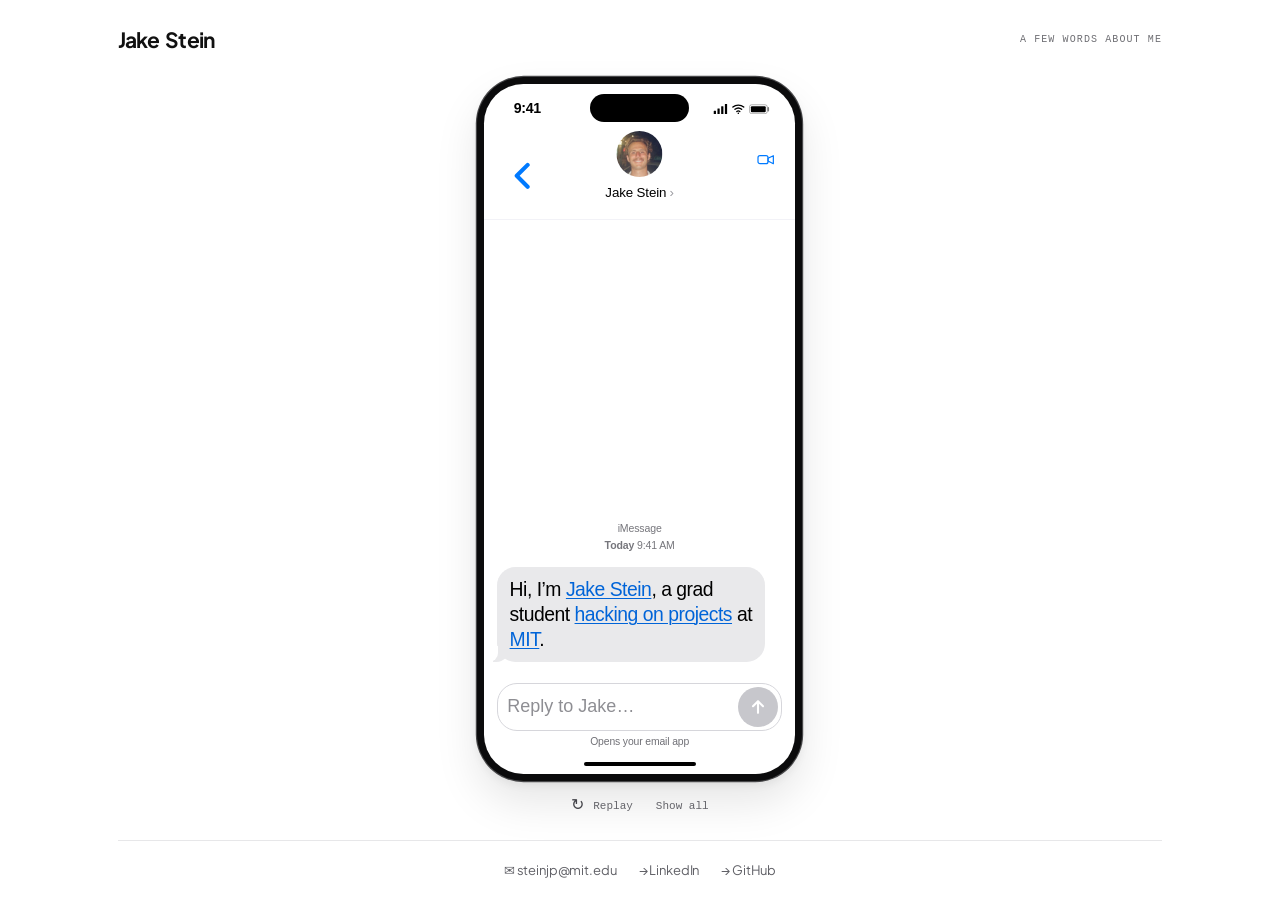
==== commit 86ee424e: "Promote animated iPhone homepage and connect steinjp.com" ====
--- a/index.html
+++ b/index.html
@@ -35,19 +35,6 @@
     }
     img { display: block; max-width: 100%; }
 
-    /* ---------- Front page: one sentence ---------- */
-    .home {
-      padding: var(--pad);
-      max-width: 1440px;
-      font-size: var(--big);
-      line-height: 1.38;
-      letter-spacing: -0.01em;
-      word-spacing: 0.06em;
-    }
-    .home p { margin: 0; }
-    .home p + p { margin-top: 0.1em; }
-    .home .gap { margin-top: 0.75em; }
-
     /* Underlined link, Pill & Pillow style */
     .lnk {
       color: inherit;
@@ -345,20 +332,184 @@
       .panel, .panel.open, .lnk, #intro { transition: none; }
     }
   </style>
+  <style>
+
+    /* ---------- Animated single-phone landing page · version 3, October 2, 2026 ---------- */
+    .home {
+      --phone-width: clamp(280px, calc((100svh - 196px) * 0.462085), 336px);
+      width: 100%; max-width: 1140px; min-height: 100svh; margin: 0 auto;
+      padding: 24px clamp(22px, 4vw, 48px) 22px;
+      font-size: 18px; line-height: 1.5; letter-spacing: -0.02em; word-spacing: normal;
+    }
+    .home p { margin: 0; }
+    .home .site-header {
+      display: flex; align-items: center; justify-content: space-between;
+      margin-bottom: 21px; gap: 20px;
+    }
+    .site-name { margin: 0; font-size: 21px; font-weight: 600; letter-spacing: -0.04em; word-spacing: 0.12em; }
+    .site-note { font: 400 10px/1.4 var(--mono); letter-spacing: 0.11em; color: #6e6e73; }
+    .landing-phones {
+      display: grid; grid-template-columns: minmax(0, 1fr);
+      width: min(100%, var(--phone-width)); gap: 0; margin: 0 auto;
+    }
+    .landing-phones .ph-fig { min-width: 0; }
+    .landing-phones .iphone {
+      box-shadow: 0 0 0 0.09em #474749, 0 1.6em 3.3em rgba(0, 0, 0, 0.10), 0 0.3em 0.7em rgba(0, 0, 0, 0.06);
+    }
+    .landing-phones .nav { height: 6.8em; border-bottom: 0.06em solid #f2f2f7; }
+    .landing-phones .portrait {
+      width: 3.45em; height: 3.45em; border-radius: 50%; overflow: hidden;
+      background: #eee; margin: 0.15em 0 0.55em;
+    }
+    .landing-phones .portrait img { width: 100%; height: 100%; object-fit: cover; }
+    .landing-phones .nav .name { background: none; box-shadow: none; font-size: 1em; font-weight: 500; }
+    .landing-phones .nav .back { top: 1em; background: none; box-shadow: none; }
+    .landing-phones .nav .back svg { width: 0.8em; height: 1.35em; }
+    .landing-phones .nav .vid { top: 1em; background: none; box-shadow: none; }
+    .landing-phones .thread { display: block; overflow-y: auto; overflow-x: hidden; overscroll-behavior: contain; padding: 1em 0.95em; scrollbar-width: thin; }
+    .landing-phones .conversation { min-height: 100%; display: flex; flex-direction: column; justify-content: flex-end; }
+    .landing-phones .ts { font-size: 0.79em; line-height: 1.6; color: #76767c; margin: 0 0 1.3em; }
+    .landing-phones .bub {
+      max-width: 94%; width: fit-content; font-size: 1.45em; font-weight: 400;
+      line-height: 1.31; letter-spacing: -0.025em; padding: 0.5em 0.65em;
+      border-radius: 0.95em; background: #e9e9eb;
+    }
+    .landing-phones .bub .lnk {
+      color: #0064d8; padding: 0; border-bottom: 0;
+      text-decoration: underline; text-decoration-thickness: 0.045em;
+      text-underline-offset: 0.12em; background-image: none;
+      transition: color 0.15s ease;
+    }
+    .landing-phones .bub .lnk:hover { color: #004795; }
+    .landing-phones .bub .lnk:focus-visible { outline: 2px solid #0064d8; outline-offset: 2px; }
+    .landing-phones .bub.tail::before { width: 0.8em; height: 0.75em; left: -0.2em; border-bottom-right-radius: 0.65em; }
+    .landing-phones .bub.tail::after { width: 0.45em; height: 0.85em; left: -0.4em; border-bottom-right-radius: 0.5em; }
+    .landing-phones figcaption {
+      text-align: center; margin-top: 14px; font: 400 10px/1.5 var(--mono);
+      letter-spacing: 0.075em; color: #606066;
+    }
+    .landing-phones figcaption span { margin-right: 8px; color: #9b9ba1; }
+    .home .landing-footer { margin-top: 22px; padding-top: 16px; border-top: 1px solid #e7e7e9; }
+    .home .contact-links { display: flex; align-items: center; justify-content: center; flex-wrap: wrap; gap: 8px 22px; font-size: 13px; letter-spacing: -0.01em; }
+    .contact-links a { color: #606066; text-decoration: none; padding: 4px 0; }
+    .contact-links a:hover { color: #111; text-decoration: underline; text-underline-offset: 4px; }
+    .contact-links a:focus-visible { outline: 2px solid var(--ink); outline-offset: 4px; border-radius: 2px; }
+    @media (max-width: 760px) {
+      .home { padding: 23px 22px 38px; }
+      .home .site-header { margin-bottom: 32px; }
+      .site-note { font-size: 9px; letter-spacing: 0.06em; }
+      .landing-phones { width: min(100%, 312px); }
+      .landing-phones .thread { padding-top: 1em; }
+      .landing-phones figcaption { font-size: 11px; }
+      .home .landing-footer { margin-top: 30px; padding-top: 20px; }
+      .home .contact-links { gap: 12px 20px; font-size: 14px; }
+    }
+    @media (prefers-reduced-motion: reduce) {
+      .landing-phones .ph-fig { animation: none; }
+    }
+  </style>
+  <style>
+
+    /* Three introduction messages, followed by an invitation to reply. */
+    #intro-thread [hidden] { display: none; }
+    .message-list { display: flex; flex-direction: column; gap: 0.65em; flex: none; }
+    .landing-phones .received-message { flex: none; }
+    .reply-composer { flex: none; padding: 0.55em 0.95em 1.85em; }
+    .reply-composer[hidden] { display: none; }
+    .reply-field { display: flex; align-items: flex-end; gap: 0.3em; border: 1px solid #d6d6db; border-radius: 1.5em; padding: 0.2em 0.25em 0.2em 0.7em; }
+    .reply-field:focus-within { border-color: #007aff; box-shadow: 0 0 0 1px #007aff; }
+    .reply-input { display: block; flex: 1; min-width: 0; min-height: 2.1em; max-height: 4.8em; resize: none; border: 0; outline: 0; background: transparent; color: #111; padding: 0.45em 0; font: inherit; font-size: max(16px, 1.35em); line-height: 1.3; }
+    .reply-input::placeholder { color: #8e8e93; opacity: 1; }
+    .reply-send { flex: none; display: grid; place-items: center; width: 40px; height: 40px; border-radius: 50%; background: #007aff; color: #fff; text-decoration: none; }
+    .reply-send svg { width: 20px; height: 20px; }
+    .reply-send[aria-disabled="true"] { background: #c7c7cc; cursor: default; }
+    .reply-send:focus-visible { outline: 2px solid #0064d8; outline-offset: 3px; }
+    .reply-hint { display: block; margin-top: 0.45em; text-align: center; color: #707076; font-size: max(10px, 0.78em); line-height: 1.3; }
+    .received-message.received { animation: message-received 0.42s cubic-bezier(0.2, 0.8, 0.2, 1) both; transform-origin: left bottom; }
+    @keyframes message-received {
+      from { opacity: 0; transform: translateY(0.5em) scale(0.96); }
+      to { opacity: 1; transform: translateY(0) scale(1); }
+    }
+    .typing-indicator {
+      flex: none; display: flex; align-items: center; justify-content: center; gap: 0.32em;
+      width: 4.7em; height: 2.8em; border-radius: 1.4em; background: #e9e9eb; margin-top: 0.65em;
+    }
+    .typing-indicator span { width: 0.6em; height: 0.6em; border-radius: 50%; background: #95959b; animation: typing-dot 1.1s ease-in-out infinite; }
+    .typing-indicator span:nth-child(2) { animation-delay: 0.15s; }
+    .typing-indicator span:nth-child(3) { animation-delay: 0.3s; }
+    @keyframes typing-dot { 0%, 60%, 100% { opacity: 0.5; transform: translateY(0); } 30% { opacity: 1; transform: translateY(-0.16em); } }
+    .landing-phones .message-controls { display: none; margin-top: 14px; min-height: 23px; text-transform: none; letter-spacing: normal; }
+    .js .message-controls { display: flex; justify-content: center; align-items: center; gap: 19px; }
+    .message-controls button {
+      appearance: none; background: none; border: 0; color: #69696f; padding: 4px 2px;
+      font: 400 11px/1.4 var(--mono); cursor: pointer;
+    }
+    .message-controls .replay span { font-size: 16px; line-height: 0; margin-right: 3px; vertical-align: -1px; color: #48484e; }
+    .message-controls button:hover { color: #111; }
+    .message-controls button:focus-visible { outline: 2px solid #0064d8; outline-offset: 3px; border-radius: 3px; }
+    @media (prefers-reduced-motion: reduce) {
+      .received-message.received, .typing-indicator span { animation: none; }
+    }
+  </style>
 </head>
 <body>
 
-  <div id="intro" aria-hidden="true"><span>Jake</span></div>
-
+
+  <!-- Design variant 3: one iPhone receiving animated text messages, with an email reply.
+       Landing copy and animation direction supplied by Jake on 2026-10-02.
+       Project panels and embedded assets captured from https://steinjake.github.io/ on 2026-10-02. -->
   <!-- ========== FRONT PAGE ========== -->
   <main class="home" id="home">
-    <p>Hi, I’m <a class="lnk" href="https://x.com/StakeJein" target="_blank" rel="noopener noreferrer"><span class="nw"><span class="chip" data-asset="headshot" aria-hidden="true"><span>JS</span></span>Jake</span> Stein</a>, a grad student <a class="lnk" href="#hacking"><span class="nw"><svg class="ico-svg gh" viewBox="0 0 16 16" aria-hidden="true"><path d="M8 0C3.58 0 0 3.58 0 8c0 3.54 2.29 6.53 5.47 7.59.4.07.55-.17.55-.38 0-.19-.01-.82-.01-1.49-2.01.37-2.53-.49-2.69-.94-.09-.23-.48-.94-.82-1.13-.28-.15-.68-.52-.01-.53.63-.01 1.08.58 1.23.82.72 1.21 1.87.87 2.33.66.07-.52.28-.87.51-1.07-1.78-.2-3.64-.89-3.64-3.95 0-.87.31-1.59.82-2.15-.08-.2-.36-1.02.08-2.12 0 0 .67-.21 2.2.82.64-.18 1.32-.27 2-.27.68 0 1.36.09 2 .27 1.53-1.04 2.2-.82 2.2-.82.44 1.1.16 1.92.08 2.12.51.56.82 1.27.82 2.15 0 3.07-1.87 3.75-3.65 3.95.29.25.54.73.54 1.48 0 1.07-.01 1.93-.01 2.2 0 .21.15.46.55.38A8.013 8.013 0 0016 8c0-4.42-3.58-8-8-8z"/></svg>hacking</span> on projects</a> at <a class="lnk nw" href="#mit"><svg class="ico-svg mit" viewBox="0 0 321 166" aria-hidden="true" shape-rendering="crispEdges"><g stroke-width="35" stroke="#A31F34"><path d="m17.5,0v166m57-166v113m57-113v166m57-166v33m58,20v113"/><path d="m188.5,53v113" stroke="#8A8B8C"/><path d="m229,16.5h92" stroke-width="33"/></g></svg>MIT</a>. Previously, I founded <a class="lnk nw" href="#tryps"><img class="ico-img" data-asset="tryps-bubble" alt="" aria-hidden="true">Tryps</a> and <a class="lnk" href="#bright"><span class="nw"><img class="ico-img bc" data-asset="bc-logo" alt="" aria-hidden="true">Bright</span> Connect</a>. At McKinsey, I worked on <a class="lnk nw" href="#deals"><span class="ico-e" aria-hidden="true">🤝</span>deals</a>, <a class="lnk" href="#ai"><span class="nw"><span class="ico-e" aria-hidden="true">🤖</span>AI</span> <span class="nw">go-to-market</span></a> and <a class="lnk nw" href="#growth"><span class="ico-e" aria-hidden="true">📈</span>growth</a>.</p>
-
-    <p class="gap">I host weekly poker games through the <a class="lnk" href="#holdem"><span class="nw"><span class="ico-e" aria-hidden="true">♠️</span>Cambridge</span> Hold ’em Association</a>.</p>
-
-    <p>Want to <button class="lnk nw" id="more-btn" type="button" aria-expanded="false" aria-controls="more-text">know more?</button><span id="more-text" hidden> I grew up on Long Island and in Colorado, studied finance at CU Boulder, and worked at DaVita before four years at McKinsey &amp; QuantumBlack. I run, lift, meditate, and have been to 25+ countries.</span> <a class="lnk nw" href="mailto:steinjp@mit.edu">Let’s talk.</a></p>
-
-    <p><a class="lnk nw" href="mailto:steinjp@mit.edu">✉ steinjp@mit.edu</a> <a class="lnk nw" href="https://www.linkedin.com/in/jake-stein/" target="_blank" rel="noopener noreferrer">→ LinkedIn</a> <a class="lnk nw" href="https://github.com/steinjake" target="_blank" rel="noopener noreferrer">→ GitHub</a></p>
+    <header class="site-header"><h1 class="site-name">Jake Stein</h1><span class="site-note">A FEW WORDS ABOUT ME</span></header>
+    <div class="landing-phones single-phone">
+      <figure class="ph-fig" aria-label="A conversation with Jake">
+        <div class="iphone"><div class="scr">
+          <div class="island" aria-hidden="true"></div>
+          <div class="sb" aria-hidden="true"><span class="t">9:41</span><div class="ic">
+            <svg viewBox="0 0 20 14"><rect x="1" y="9" width="3" height="5" rx="0.5" fill="currentColor"/><rect x="6" y="6" width="3" height="8" rx="0.5" fill="currentColor"/><rect x="11" y="3" width="3" height="11" rx="0.5" fill="currentColor"/><rect x="16" width="3" height="14" rx="0.5" fill="currentColor"/></svg>
+            <svg viewBox="0 0 17 14" fill="none" stroke="currentColor" stroke-width="1.8" stroke-linecap="round"><path d="M1.2 4.2a11 11 0 0 1 14.6 0M4 7.2a7 7 0 0 1 9 0M6.5 10.1a3 3 0 0 1 4 0"/><circle cx="8.5" cy="12.5" r="1" fill="currentColor" stroke="none"/></svg>
+            <svg viewBox="0 0 28 14"><rect x="0.6" y="1" width="24" height="12" rx="3" fill="none" stroke="currentColor" stroke-opacity="0.4"/><rect x="2.5" y="3" width="20" height="8" rx="1.4" fill="currentColor"/><path d="M26 5v4" stroke="currentColor" stroke-opacity="0.5" stroke-width="2" stroke-linecap="round"/></svg>
+          </div></div>
+          <div class="nav">
+            <span class="back" aria-hidden="true"><svg viewBox="0 0 12 20" fill="none" stroke="#007aff" stroke-width="3" stroke-linecap="round" stroke-linejoin="round"><path d="M10 2 2 10l8 8"/></svg></span>
+            <div class="grp"><div class="portrait"><img data-asset="headshot" alt="" width="64" height="64"></div><span class="name">Jake Stein <i aria-hidden="true">›</i></span></div>
+            <span class="vid" aria-hidden="true"><svg viewBox="0 0 26 20" fill="none" stroke="#007aff" stroke-width="1.8" stroke-linejoin="round"><rect x="1" y="4" width="15" height="12" rx="3"/><path d="m16 8 8-4v12l-8-4z"/></svg></span>
+          </div>
+          <div class="thread animated-thread" id="intro-thread" data-state="complete">
+            <div class="conversation">
+            <div class="ts" aria-hidden="true">iMessage<br><b>Today</b> 9:41 AM</div>
+            <div class="message-list" role="log" aria-label="Messages from Jake" aria-live="polite" aria-relevant="additions" aria-atomic="false">
+              <p class="bub tail received-message" data-message="1">Hi, I’m <a class="lnk" href="https://x.com/StakeJein" target="_blank" rel="noopener noreferrer">Jake Stein</a>, a grad student <a class="lnk" href="#hacking">hacking on projects</a> at <a class="lnk" href="#mit">MIT</a>.</p>
+              <p class="bub tail received-message" data-message="2">Previously, I founded <a class="lnk" href="#tryps">Tryps</a> and <a class="lnk" href="#bright">Bright Connect</a>.</p>
+              <p class="bub tail received-message" data-message="3">At McKinsey, I worked on <a class="lnk" href="#deals">deals</a>, <a class="lnk" href="#ai">AI go-to-market</a> and <a class="lnk" href="#growth">growth</a>.</p>
+              <p class="bub tail received-message" data-message="4">I host weekly poker games through the <a class="lnk" href="#holdem">Cambridge Hold ’em Association</a>.</p>
+            </div>
+            <div class="typing-indicator" id="typing-indicator" aria-hidden="true" hidden><span></span><span></span><span></span></div>
+            </div>
+          </div>
+          <div class="reply-composer" id="reply-composer" hidden>
+            <div class="reply-field">
+              <textarea class="reply-input" id="reply-message" rows="1" maxlength="1000" placeholder="Reply to Jake…" aria-label="Reply to Jake" aria-describedby="reply-hint"></textarea>
+              <a class="reply-send" id="reply-email" role="link" aria-label="Open your reply in email" aria-disabled="true" tabindex="-1"><svg viewBox="0 0 24 24" fill="none" stroke="currentColor" stroke-width="2.5" stroke-linecap="round" stroke-linejoin="round" aria-hidden="true"><path d="M12 19V5m-6 6 6-6 6 6"/></svg></a>
+            </div>
+            <small class="reply-hint" id="reply-hint">Opens your email app</small>
+          </div>
+          <noscript><div class="reply-composer"><a class="lnk" href="mailto:steinjp@mit.edu">Reply by email</a></div></noscript>
+          <div class="homebar" aria-hidden="true"></div>
+        </div></div>
+        <figcaption class="message-controls">
+          <button type="button" class="replay" id="replay-messages" aria-label="Replay the messages"><span aria-hidden="true">↻</span> Replay</button>
+          <button type="button" class="skip" id="show-messages">Show all</button>
+        </figcaption>
+      </figure>
+    </div>
+    <footer class="landing-footer">
+        <nav class="contact-links" aria-label="Contact Jake">
+          <a href="mailto:steinjp@mit.edu">✉ steinjp@mit.edu</a>
+          <a href="https://www.linkedin.com/in/jake-stein/" target="_blank" rel="noopener noreferrer">→ LinkedIn</a>
+          <a href="https://github.com/steinjake" target="_blank" rel="noopener noreferrer">→ GitHub</a>
+        </nav>
+    </footer>
   </main>
 
   <!-- ========== LINK PAGES ========== -->
@@ -722,6 +873,13 @@
  "photo-holdem": ""
 }</script>
 
+  <script id="reply-url">
+    function buildReplyUrl(reply) {
+      var text = reply.trim();
+      if (!text) return null;
+      return 'mailto:steinjp@mit.edu?subject=' + encodeURIComponent('Hello from your website') + '&body=' + encodeURIComponent(text);
+    }
+  </script>
   <script>
   (function () {
     var ASSETS = JSON.parse(document.getElementById('asset-data').textContent);
@@ -753,6 +911,8 @@
       if (current && current !== next) current.classList.remove('open');
       current = next;
       root.classList.toggle('locked', !!current);
+      document.getElementById('home').inert = !!current;
+      Object.values(panels).forEach(function (panel) { panel.inert = panel !== current; });
       if (!current) {
         pushed = false;
         if (lastTrigger) lastTrigger.focus({ preventScroll: true });
@@ -775,65 +935,107 @@
       var a = e.target.closest('a[href^="#"]');
       if (a && panels[a.getAttribute('href').slice(1)]) { lastTrigger = a; pushed = true; }
     });
+    document.addEventListener('keydown', function (e) {
+      if (e.key !== 'Tab' || !current) return;
+      var links = Array.from(current.querySelectorAll('a[href], button, [tabindex="0"]')).filter(function (el) { return el.getClientRects().length; });
+      if (!links.length) { e.preventDefault(); return; }
+      var first = links[0], last = links[links.length - 1], active = document.activeElement;
+      if (e.shiftKey && (active === first || !links.includes(active))) { e.preventDefault(); last.focus(); }
+      else if (!e.shiftKey && (active === last || !links.includes(active))) { e.preventDefault(); first.focus(); }
+    });
     window.addEventListener('hashchange', route);
     document.addEventListener('keydown', function (e) { if (e.key === 'Escape') close(); });
     route();
 
-    // "know more?" opens inline, like Pill & Pillow
-    var moreBtn = document.getElementById('more-btn');
-    var moreText = document.getElementById('more-text');
-    moreBtn.addEventListener('click', function () {
-      var open = moreBtn.getAttribute('aria-expanded') !== 'true';
-      moreBtn.setAttribute('aria-expanded', String(open));
-      moreText.hidden = !open;
-      moreBtn.classList.add('seen');
-    });
-
-    // Fit the whole front page on one screen (phones and laptops)
-    var home = document.getElementById('home'), lastW = 0;
-    function fitHome(force) {
-      if (moreBtn.getAttribute('aria-expanded') === 'true') return;
-      var w = window.innerWidth;
-      if (!force && Math.abs(w - lastW) < 2) return;
-      lastW = w;
-      home.style.fontSize = '';
-      var max = parseFloat(getComputedStyle(home).fontSize);
-      var h = window.innerHeight;
-      if (home.scrollHeight <= h) return;
-      var lo = 14, hi = max, best = lo;
-      for (var k = 0; k < 16; k++) {
-        var mid = (lo + hi) / 2;
-        home.style.fontSize = mid + 'px';
-        if (home.scrollHeight <= h) { best = mid; lo = mid; } else { hi = mid; }
+    // Receive the introduction and invitation once; replay never duplicates messages.
+    (function () {
+      var thread = document.getElementById('intro-thread');
+      var messages = Array.from(thread.querySelectorAll('[data-message]'));
+      var typing = document.getElementById('typing-indicator');
+      var reducedMotion = window.matchMedia('(prefers-reduced-motion: reduce)');
+      var timers = [], run = 0;
+      function scrollToLatest() {
+        requestAnimationFrame(function () { thread.scrollTop = thread.scrollHeight; });
       }
-      home.style.fontSize = best + 'px';
-    }
-    fitHome(true);
-    if (document.fonts && document.fonts.ready) document.fonts.ready.then(function () { fitHome(true); });
-    window.addEventListener('resize', function () { fitHome(false); });
-    window.addEventListener('orientationchange', function () { setTimeout(function () { fitHome(true); }, 250); });
-
-    // Intro: "Jake" then "Stein", about one second; click or any key skips
-    var intro = document.getElementById('intro');
-    var reduce = window.matchMedia('(prefers-reduced-motion: reduce)').matches;
-    if (reduce || location.hash) { intro.remove(); }
-    else {
-      var words = ['Jake', 'Stein'], i = 0, word = intro.querySelector('span'), finished = false;
-      var done = function () {
-        if (finished) return;
-        finished = true;
-        intro.classList.add('gone');
-        setTimeout(function () { intro.remove(); }, 400);
-      };
-      var tick = function () {
-        if (finished) return;
-        if (i < words.length) { word.textContent = words[i++]; setTimeout(tick, 520); }
-        else done();
-      };
-      tick();
-      intro.addEventListener('click', done);
-      document.addEventListener('keydown', done, { once: true });
-    }
+      function cancel() {
+        run += 1;
+        timers.forEach(function (timer) { clearTimeout(timer); });
+        timers = [];
+      }
+      function showAll() {
+        cancel();
+        typing.hidden = true;
+        messages.forEach(function (message) {
+          message.hidden = false;
+          message.inert = false;
+          message.classList.remove('received');
+        });
+        thread.dataset.state = 'complete';
+        scrollToLatest();
+      }
+      function play() {
+        cancel();
+        if (reducedMotion.matches) { showAll(); return; }
+        var currentRun = run;
+        messages.forEach(function (message) {
+          message.hidden = true;
+          message.inert = true;
+          message.classList.remove('received');
+        });
+        typing.hidden = false;
+        thread.dataset.state = 'typing-1';
+        scrollToLatest();
+        function after(delay, action) {
+          timers.push(setTimeout(function () { if (currentRun === run) action(); }, delay));
+        }
+        function receive(index) {
+          typing.hidden = true;
+          messages[index].hidden = false;
+          messages[index].inert = false;
+          messages[index].classList.add('received');
+          thread.dataset.state = index === messages.length - 1 ? 'complete' : 'message-' + (index + 1);
+          scrollToLatest();
+        }
+        function startTyping(index) {
+          typing.hidden = false;
+          thread.dataset.state = 'typing-' + (index + 1);
+          scrollToLatest();
+        }
+        after(900, function () { receive(0); });
+        after(2600, function () { startTyping(1); });
+        after(3600, function () { receive(1); });
+        after(5000, function () { startTyping(2); });
+        after(6100, function () { receive(2); });
+        after(7300, function () { startTyping(3); });
+        after(8300, function () { receive(3); });
+      }
+      document.getElementById('replay-messages').addEventListener('click', play);
+      document.getElementById('show-messages').addEventListener('click', showAll);
+      reducedMotion.addEventListener('change', function () { if (reducedMotion.matches) showAll(); });
+      window.addEventListener('pagehide', cancel);
+      window.addEventListener('pageshow', function (event) { if (event.persisted) showAll(); });
+      play();
+    })();
+
+    // A reply opens the visitor's email draft. Delivery happens when they send it.
+    (function () {
+      var input = document.getElementById('reply-message');
+      var link = document.getElementById('reply-email');
+      document.getElementById('reply-composer').hidden = false;
+      function updateReply() {
+        var url = buildReplyUrl(input.value);
+        link.setAttribute('aria-disabled', String(!url));
+        link.tabIndex = url ? 0 : -1;
+        if (url) link.href = url;
+        else link.removeAttribute('href');
+        input.style.height = 'auto';
+        input.style.height = Math.min(input.scrollHeight, parseFloat(getComputedStyle(input).lineHeight) * 4.8) + 'px';
+      }
+      input.addEventListener('input', updateReply);
+      link.addEventListener('click', function (event) { if (!buildReplyUrl(input.value)) event.preventDefault(); });
+      updateReply();
+    })();
+
   })();
   </script>
 </body>
